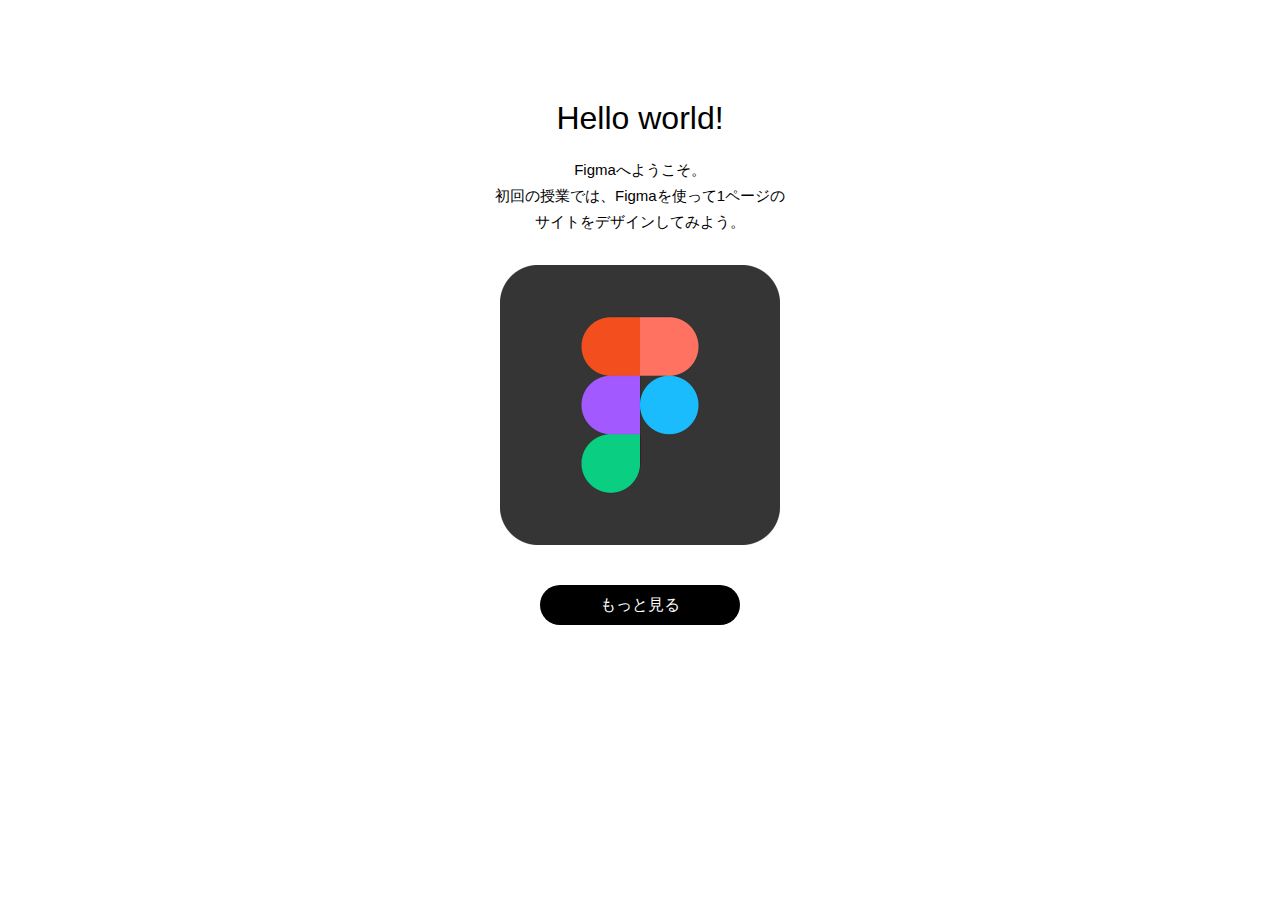
==== index.html @ 4e0dc6b3 "directory fix" ====
<!DOCTYPE html>
<html lang="ja">

<head>
  <meta charset="UTF-8">
  <meta name="viewport" content="width=device-width, initial-scale=1.0">
  <title>Hello World!</title>
  <style>
    * {
      margin: 0;
      padding: 0;
    }
  
    h1 {
      text-align: center;
      font-family: 'Avenir', sans-serif;
      font-weight: 500;
      margin-top: 100px;
    }
  
    p {
      line-height: 26px;
      font-size: 15px;
      font-family: "Arial";
      width: 300px;
      margin: 20px auto;
      text-align: center;
    }
  
    img {
      width: 280px;
      margin: 30px auto;
      display: block;
    }
  
    a {
      font-family: Arial, sans-serif;
      width: 200px;
      border-radius: 30px;
      background-color: #000;
      color: #fff;
      margin: 40px auto;
      display: block;
      text-align: center;
      text-decoration: none;
      line-height: 40px;
    }
  </style>
  
</head>

<body>
  <h1>Hello world!</h1>
  <p>Figmaへようこそ。<br>初回の授業では、Figmaを使って1ページのサイトをデザインしてみよう。</p>
  <img src="./img/figma.png" />
  <a href="./second.html">もっと見る</a>
</body>

</html>
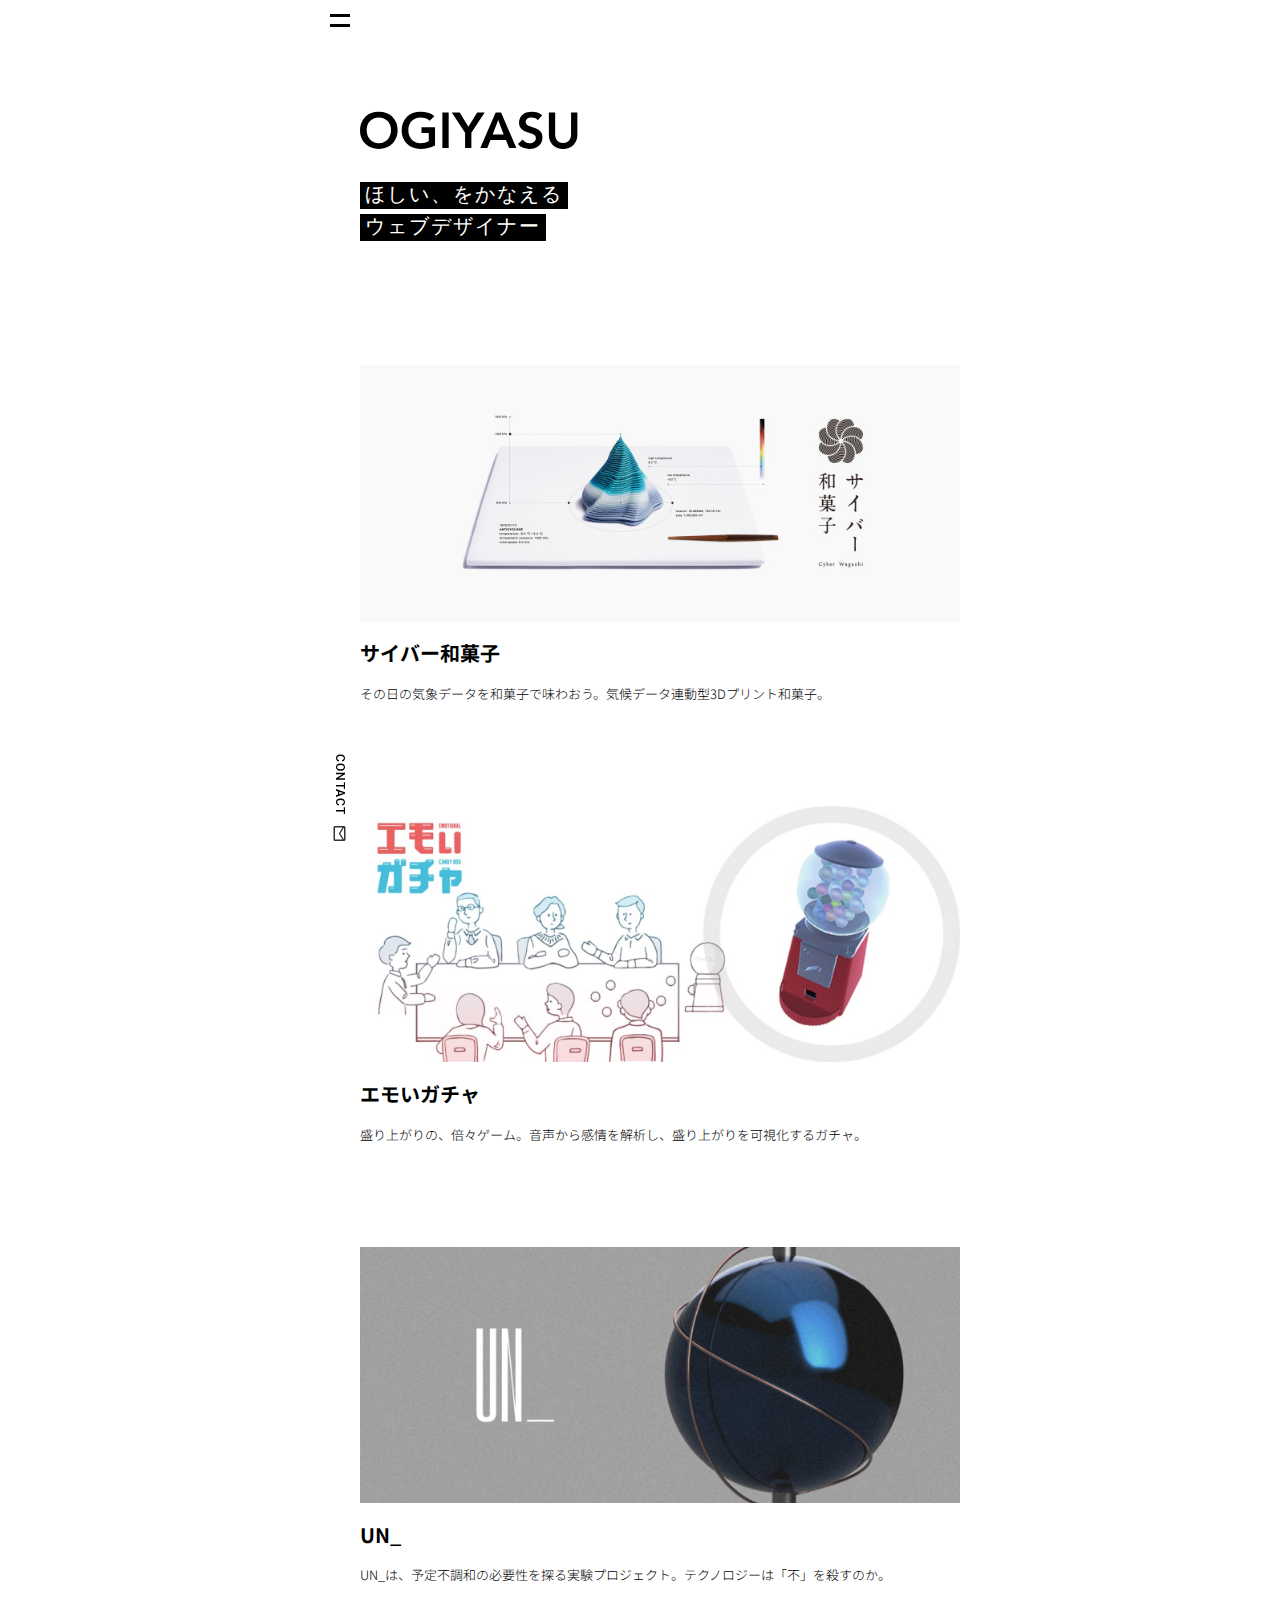
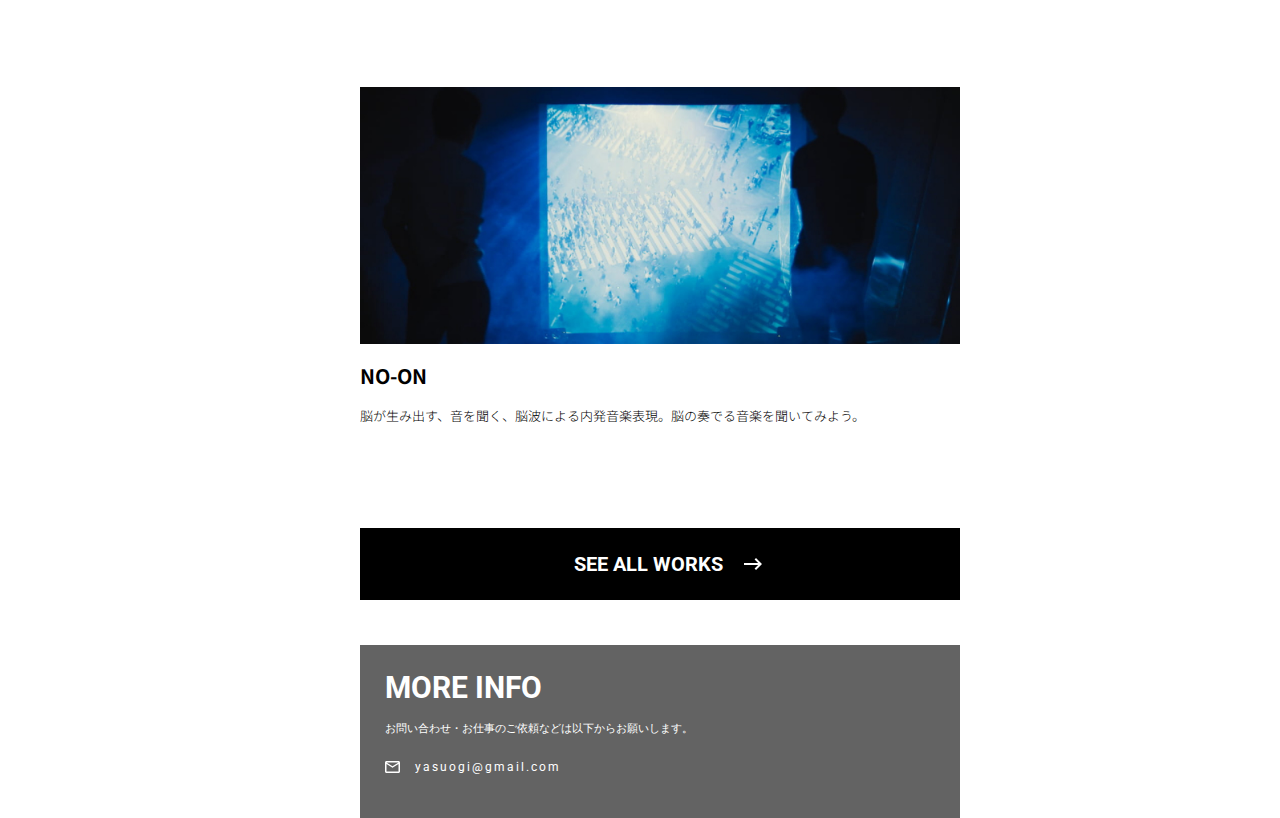
==== commit 0a07bee3: "tobi sample" ====
--- a/index.html
+++ b/index.html
@@ -4,56 +4,94 @@
 <head>
   <meta charset="UTF-8">
   <meta name="viewport" content="width=device-width, initial-scale=1.0">
-  <title>Hello World!</title>
-  <style>
-    * {
-      margin: 0;
-      padding: 0;
-    }
-  
-    h1 {
-      text-align: center;
-      font-family: 'Avenir', sans-serif;
-      font-weight: 500;
-      margin-top: 100px;
-    }
-  
-    p {
-      line-height: 26px;
-      font-size: 15px;
-      font-family: "Arial";
-      width: 300px;
-      margin: 20px auto;
-      text-align: center;
-    }
-  
-    img {
-      width: 280px;
-      margin: 30px auto;
-      display: block;
-    }
-  
-    a {
-      font-family: Arial, sans-serif;
-      width: 200px;
-      border-radius: 30px;
-      background-color: #000;
-      color: #fff;
-      margin: 40px auto;
-      display: block;
-      text-align: center;
-      text-decoration: none;
-      line-height: 40px;
-    }
-  </style>
-  
+  <title>OGIYASU | 欲しいを叶えるウェブデザイナー</title>
+
+  <!-- Normalize.css-->
+  <link rel="stylesheet" href="https://necolas.github.io/normalize.css/8.0.1/normalize.css" media="all">
+
+  <!-- MyStyle -->
+  <link href="style/style.css" rel="stylesheet" media="all">
+
+  <!-- Google Font: Roboto-->
+  <link rel="preconnect" href="https://fonts.googleapis.com">
+  <link rel="preconnect" href="https://fonts.gstatic.com" crossorigin>
+  <link href="https://fonts.googleapis.com/css2?family=Roboto:wght@100;300;400;500&display=swap" rel="stylesheet">
+
+  <!-- Google Font: Noto Sans JP-->
+  <link rel="preconnect" href="https://fonts.googleapis.com">
+  <link rel="preconnect" href="https://fonts.gstatic.com" crossorigin>
+  <link href="https://fonts.googleapis.com/css2?family=Noto+Sans+JP:wght@100;300;700&display=swap" rel="stylesheet">
+
+  <!-- JavaScriptを追加 -->
+  <script src="js/app.js"></script>
 </head>
 
 <body>
-  <h1>Hello world!</h1>
-  <p>Figmaへようこそ。<br>初回の授業では、Figmaを使って1ページのサイトをデザインしてみよう。</p>
-  <img src="./img/figma.png" />
-  <a href="./second.html">もっと見る</a>
+  <header>
+    <a id="header-menu-open" class="header-menu" href="#" onclick="openMenu()"><img src="img/nav.svg" alt="メニュー" /></a>
+    <a class="header-contact">CONTACT <img src="img/envelop_bk.svg" alt="CONTACT"></a>
+    <nav id="header-nav" class="header-nav">
+      <a class="header-menu-close" href="#"><img src="img/close.svg" alt="閉じる" onclick="closeMenu()" /></a>
+      <ul class="page-list">
+        <li><a href="./">HOME</a></li>
+        <li><a href="./work.html">PORTFOLIO</a></li>
+        <li><a href="./about.html">ABOUT</a></li>
+      </ul>
+      <ul class="social-list">
+        <li><a href="https://www.facebook.com/oginoyasu" target="_blank"><img src="img/sns_fb.svg" alt="Facebook" /></a></li>
+        <li><a href="https://twitter.com/oginoyasuhiro" target="_blank"><img src="img/sns_tw.svg" alt="Twitter" /></a></li>
+        <li><a href="https://www.instagram.com/konel_ogino/"><img src="img/sns_ig.svg" alt="Instagram" /></a></li>
+      </ul>
+      <p>お問い合わせ・お仕事のご依頼などは以下からお願いします。</p>
+      <p><a href="mailto:yasuogi@gmail.com">yasuogi@gmail.com</a></p>
+
+    </nav>
+  </header>
+  <main>
+    <section class="main-visual">
+      <h1><img src="img/logo.svg" alt="OGIYASU"></h1>
+      <p>
+        <span>ほしい、をかなえる</span><br>
+        <span>ウェブデザイナー</span>
+      </p>
+    </section>
+    <section class="works">
+      <article>
+        <p><img src="img/work1.jpg" alt="サイバー和菓子"></p>
+        <h2>サイバー和菓子</h2>
+        <p class="works-text">その日の気象データを和菓子で味わおう。気候データ連動型3Dプリント和菓子。</p>
+      </article>
+      <article>
+        <p><img src="img/work2.jpg" alt="エモいガチャ"></p>
+        <h2>エモいガチャ</h2>
+        <p class="works-text">盛り上がりの、倍々ゲーム。音声から感情を解析し、盛り上がりを可視化するガチャ。</p>
+      </article>
+      <article>
+        <p><img src="img/work3.jpg" alt="UN_"></p>
+        <h2>UN_</h2>
+        <p class="works-text">UN_は、予定不調和の必要性を探る実験プロジェクト。テクノロジーは「不」を殺すのか。</p>
+      </article>
+      <article>
+        <p><img src="img/work4.jpg" alt="NO-ON"></p>
+        <h2>NO-ON</h2>
+        <p class="works-text">脳が生み出す、音を聞く、脳波による内発音楽表現。脳の奏でる音楽を聞いてみよう。</p>
+      </article>
+      <p class="more"><a href="/works/">SEE ALL WORKS <img src="img/keyboard_backspace.svg" alt=""></a></p>
+    </section>
+
+  </main>
+  <footer>
+    <h2>MORE INFO</h2>
+    <p>お問い合わせ・お仕事のご依頼などは以下からお願いします。</p>
+    <p class="email">
+      <a href="mailto:yasuogi@gmail.com">
+        <img src="img/envelop_wh.svg" alt="E-Mail">
+        <span>yasuogi@gmail.com</span>
+      </a>
+    </p>
+    <nav>
+    </nav>
+  </footer>
 </body>
 
 </html>--- a/style/style.css
+++ b/style/style.css
@@ -0,0 +1,289 @@
+body{
+  width: 100%;
+  max-width: 640px;
+  margin: 0 auto;
+}
+
+/* ヘッダー */
+
+header{
+  margin-top: 13px;
+  position: fixed;
+  min-height: 100vh;  
+}
+
+.header-menu{
+  width: 20px;
+  margin-left:10px;
+}
+
+.header-contact{
+  position: absolute;
+  left: -25px;
+  bottom: 100px;
+  font-family: Roboto;
+  font-weight: 500;
+  font-size: 12px;
+  line-height: 30px;
+  letter-spacing: 1px;
+  color: #000000;
+  transform: rotate(90deg);
+  display: flex;
+  align-items: center;
+}
+
+.header-contact img{
+  display: inline-block;
+  transform: rotate(-90deg);
+  margin-left: 10px;
+}
+
+.header-nav{
+  position: fixed;
+  width: 100%;
+  height: 100%;
+  max-width: 640px;
+  top:0;
+  left: 50%;
+  transform: translate(-50%, 0);
+  background-color: rgba(255,255,255,1);
+  /* 最初は非表示にしておく */
+  opacity: 0;
+  visibility: hidden;
+  transition: all 0.5s;
+}
+
+.header-nav.active{
+  /* active classの場合は表示させる */
+  opacity: 100;
+  visibility:visible;
+}
+
+.header-nav .header-menu-close{
+  margin-top: 10px;
+  margin-left: 10px;
+  display: block;  
+}
+
+.header-nav .header-menu-close img{
+  width: 20px;  
+}
+
+.header-nav .page-list{
+  padding-left: 20px;
+  padding-top: 135px;
+
+}
+
+.header-nav .page-list li{
+  list-style: none;
+  line-height: 35px;
+}
+
+.header-nav .page-list a{
+  text-decoration: none;
+  color: #000000;
+  letter-spacing: 2px;  
+  font-size: 20px;  
+  font-family: Roboto;  
+}
+
+.header-nav .social-list{
+  display: flex;
+  padding-left: 20px;
+  margin-top: 75px;
+  margin-bottom: 50px;
+}
+
+.header-nav .social-list li{
+  margin-right: 30px;
+  list-style: none;
+}
+
+.header-nav p{
+  padding-left: 20px;
+  padding-right: 20px;
+  font-family: Roboto;
+  font-style: normal;
+  font-weight: normal;
+  font-size: 14px;
+  line-height: 25px;
+  /* or 179% */
+  color: #000000;
+}
+.header-nav p a{
+  color: #000;
+}
+
+
+main{
+  margin-left: 40px;
+
+}
+
+.main-visual{
+  padding-top: 90px;
+  padding-bottom: 90px;
+}
+
+.main-visual p{
+  line-height: 30px;
+}
+
+.main-visual p span{
+  display: inline-block;
+  padding: 0 5px;
+  background: linear-gradient(transparent 10%, #000000 10%);
+  color: #fff;
+  display: inline-block;
+  font-weight: 200;
+  font-size: 20px;
+
+  /* or 150% */
+  letter-spacing: 2px;
+}
+
+.works article{
+  padding-bottom: 70px;
+}
+
+.works img{
+  width: 100%;
+}
+
+.works h2{
+  font-family: Noto Sans JP;
+  font-style: normal;
+  font-weight: bold;
+  font-size: 20px;
+  line-height: 22px;
+}
+
+.works .works-text{
+  font-family: Noto Sans JP;
+  font-style: normal;
+  font-weight: 300;
+  font-size: 13px;
+  line-height: 26px;
+  color: #000000;
+}
+
+.works .more{
+  background-color: #000000;
+  display: flex;
+  justify-content: center;
+  padding-top: 24px;
+  padding-bottom: 24px;
+}
+
+.more a{
+  font-family: Roboto;
+  font-style: normal;
+  font-weight: bold;
+  font-size: 20px;
+  line-height: 22px;
+  color: #fff;
+  font-style: normal;
+  text-decoration: none;
+  display: flex;
+  align-items: center;
+  gap: 18px;
+  padding-left: 18px;
+}
+
+.more a img{
+  width: 24px;
+}
+
+/* footer */ 
+footer{
+  margin-left:40px;
+  margin-top: 45px;
+  background-color: #636363;
+  padding:25px;
+}
+
+footer h2{
+  margin:0;
+  font-family: Roboto;
+  font-style: normal;
+  font-weight: bold;
+  font-size: 30px;
+  line-height: 35px;
+  color: #FFFFFF;  
+}
+
+footer p{
+  font-family: Roboto;
+  font-size: 11px;
+  line-height: 25px;
+  /* or 208% */
+  color: #FFFFFF;
+}
+
+footer .email a{
+  display: flex;
+  text-decoration: none;    
+}
+
+footer .email span{
+  font-family: Roboto;
+  font-size: 12px;
+  line-height: 30px;
+  letter-spacing: 2px;
+  color: #FFFFFF;  
+
+  align-items: center;  
+}
+
+footer .email a img{
+  margin-right: 15px;
+}
+
+.about p{
+  font-family: Noto Sans JP;
+  font-style: normal;
+  font-weight: normal;
+  font-size: 14px;
+  line-height: 25px;
+  /* or 179% */
+  color: #000000;
+}
+
+.about h3{
+  font-family: Noto Sans JP;
+  font-style: normal;
+  font-weight: normal;
+  font-size: 15px;
+  font-weight: bold;
+  line-height: 25px;
+  /* or 179% */
+  color: #000000;
+}
+
+.about-social{
+  margin-top: 30px;
+  display: flex;
+  padding-left: 0;
+}
+
+.about-social li{
+  list-style: none;
+  margin-right: 20px;
+}
+
+.awards, .moreinfo{
+  margin-top: 50px;
+}
+
+.awards h3,.moreinfo h3{
+  font-family: Roboto;
+  font-style: normal;
+  font-weight: 300;
+  font-size: 30px;
+  line-height: 35px;
+}
+
+.moreinfo a{
+  color: #000000;
+}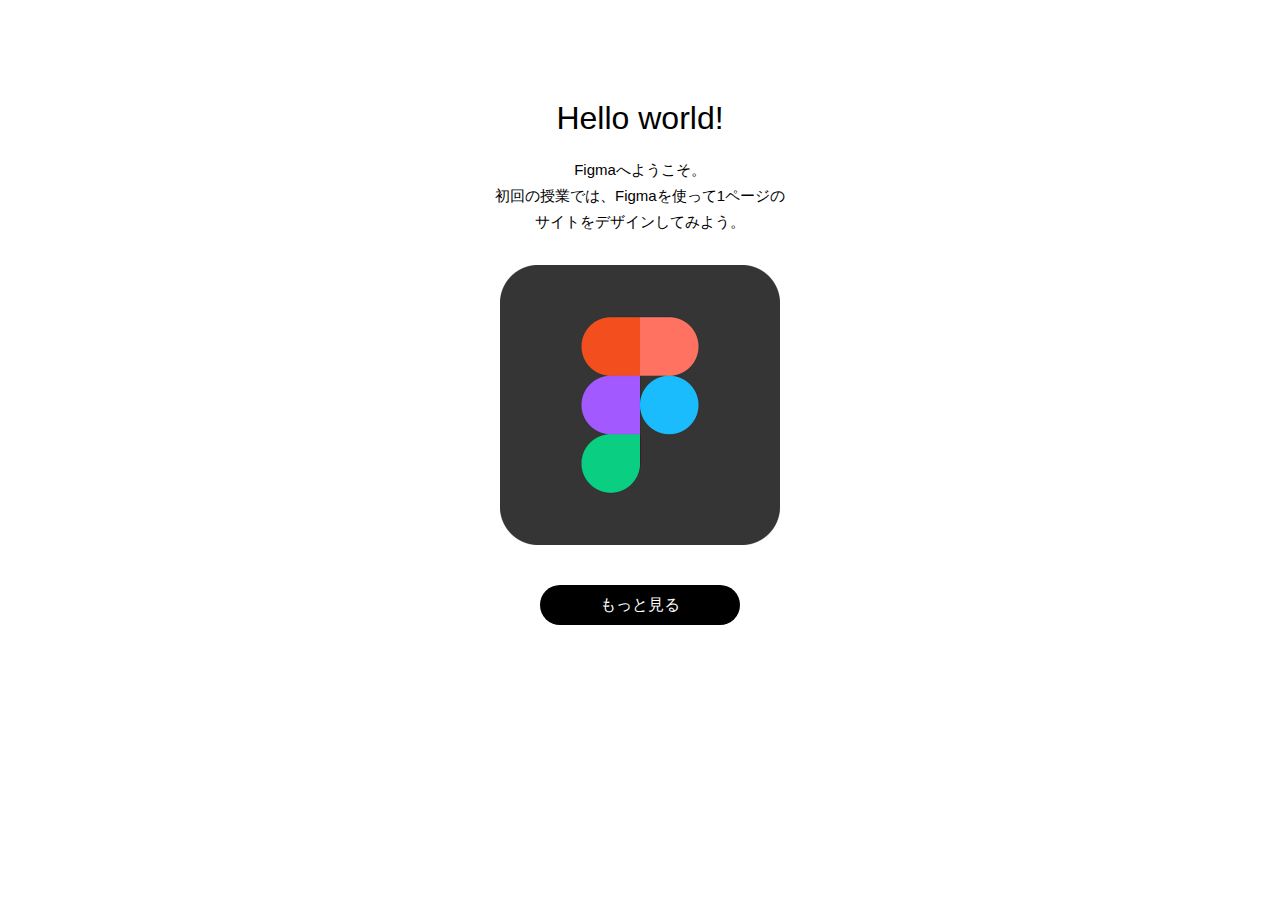
==== commit 54c54bed: "Revert "11 work"" ====
--- a/index.html
+++ b/index.html
@@ -4,94 +4,56 @@
 <head>
   <meta charset="UTF-8">
   <meta name="viewport" content="width=device-width, initial-scale=1.0">
-  <title>OGIYASU | 欲しいを叶えるウェブデザイナー</title>
-
-  <!-- Normalize.css-->
-  <link rel="stylesheet" href="https://necolas.github.io/normalize.css/8.0.1/normalize.css" media="all">
-
-  <!-- MyStyle -->
-  <link href="style/style.css" rel="stylesheet" media="all">
-
-  <!-- Google Font: Roboto-->
-  <link rel="preconnect" href="https://fonts.googleapis.com">
-  <link rel="preconnect" href="https://fonts.gstatic.com" crossorigin>
-  <link href="https://fonts.googleapis.com/css2?family=Roboto:wght@100;300;400;500&display=swap" rel="stylesheet">
-
-  <!-- Google Font: Noto Sans JP-->
-  <link rel="preconnect" href="https://fonts.googleapis.com">
-  <link rel="preconnect" href="https://fonts.gstatic.com" crossorigin>
-  <link href="https://fonts.googleapis.com/css2?family=Noto+Sans+JP:wght@100;300;700&display=swap" rel="stylesheet">
-
-  <!-- JavaScriptを追加 -->
-  <script src="js/app.js"></script>
+  <title>Hello World!</title>
+  <style>
+    * {
+      margin: 0;
+      padding: 0;
+    }
+  
+    h1 {
+      text-align: center;
+      font-family: 'Avenir', sans-serif;
+      font-weight: 500;
+      margin-top: 100px;
+    }
+  
+    p {
+      line-height: 26px;
+      font-size: 15px;
+      font-family: "Arial";
+      width: 300px;
+      margin: 20px auto;
+      text-align: center;
+    }
+  
+    img {
+      width: 280px;
+      margin: 30px auto;
+      display: block;
+    }
+  
+    a {
+      font-family: Arial, sans-serif;
+      width: 200px;
+      border-radius: 30px;
+      background-color: #000;
+      color: #fff;
+      margin: 40px auto;
+      display: block;
+      text-align: center;
+      text-decoration: none;
+      line-height: 40px;
+    }
+  </style>
+  
 </head>
 
 <body>
-  <header>
-    <a id="header-menu-open" class="header-menu" href="#" onclick="openMenu()"><img src="img/nav.svg" alt="メニュー" /></a>
-    <a class="header-contact">CONTACT <img src="img/envelop_bk.svg" alt="CONTACT"></a>
-    <nav id="header-nav" class="header-nav">
-      <a class="header-menu-close" href="#"><img src="img/close.svg" alt="閉じる" onclick="closeMenu()" /></a>
-      <ul class="page-list">
-        <li><a href="./">HOME</a></li>
-        <li><a href="./work.html">PORTFOLIO</a></li>
-        <li><a href="./about.html">ABOUT</a></li>
-      </ul>
-      <ul class="social-list">
-        <li><a href="https://www.facebook.com/oginoyasu" target="_blank"><img src="img/sns_fb.svg" alt="Facebook" /></a></li>
-        <li><a href="https://twitter.com/oginoyasuhiro" target="_blank"><img src="img/sns_tw.svg" alt="Twitter" /></a></li>
-        <li><a href="https://www.instagram.com/konel_ogino/"><img src="img/sns_ig.svg" alt="Instagram" /></a></li>
-      </ul>
-      <p>お問い合わせ・お仕事のご依頼などは以下からお願いします。</p>
-      <p><a href="mailto:yasuogi@gmail.com">yasuogi@gmail.com</a></p>
-
-    </nav>
-  </header>
-  <main>
-    <section class="main-visual">
-      <h1><img src="img/logo.svg" alt="OGIYASU"></h1>
-      <p>
-        <span>ほしい、をかなえる</span><br>
-        <span>ウェブデザイナー</span>
-      </p>
-    </section>
-    <section class="works">
-      <article>
-        <p><img src="img/work1.jpg" alt="サイバー和菓子"></p>
-        <h2>サイバー和菓子</h2>
-        <p class="works-text">その日の気象データを和菓子で味わおう。気候データ連動型3Dプリント和菓子。</p>
-      </article>
-      <article>
-        <p><img src="img/work2.jpg" alt="エモいガチャ"></p>
-        <h2>エモいガチャ</h2>
-        <p class="works-text">盛り上がりの、倍々ゲーム。音声から感情を解析し、盛り上がりを可視化するガチャ。</p>
-      </article>
-      <article>
-        <p><img src="img/work3.jpg" alt="UN_"></p>
-        <h2>UN_</h2>
-        <p class="works-text">UN_は、予定不調和の必要性を探る実験プロジェクト。テクノロジーは「不」を殺すのか。</p>
-      </article>
-      <article>
-        <p><img src="img/work4.jpg" alt="NO-ON"></p>
-        <h2>NO-ON</h2>
-        <p class="works-text">脳が生み出す、音を聞く、脳波による内発音楽表現。脳の奏でる音楽を聞いてみよう。</p>
-      </article>
-      <p class="more"><a href="/works/">SEE ALL WORKS <img src="img/keyboard_backspace.svg" alt=""></a></p>
-    </section>
-
-  </main>
-  <footer>
-    <h2>MORE INFO</h2>
-    <p>お問い合わせ・お仕事のご依頼などは以下からお願いします。</p>
-    <p class="email">
-      <a href="mailto:yasuogi@gmail.com">
-        <img src="img/envelop_wh.svg" alt="E-Mail">
-        <span>yasuogi@gmail.com</span>
-      </a>
-    </p>
-    <nav>
-    </nav>
-  </footer>
+  <h1>Hello world!</h1>
+  <p>Figmaへようこそ。<br>初回の授業では、Figmaを使って1ページのサイトをデザインしてみよう。</p>
+  <img alt="Figmaへようこそ。" src="./img/figma.png" />
+  <a href="./second.html">もっと見る</a>
 </body>
 
 </html>